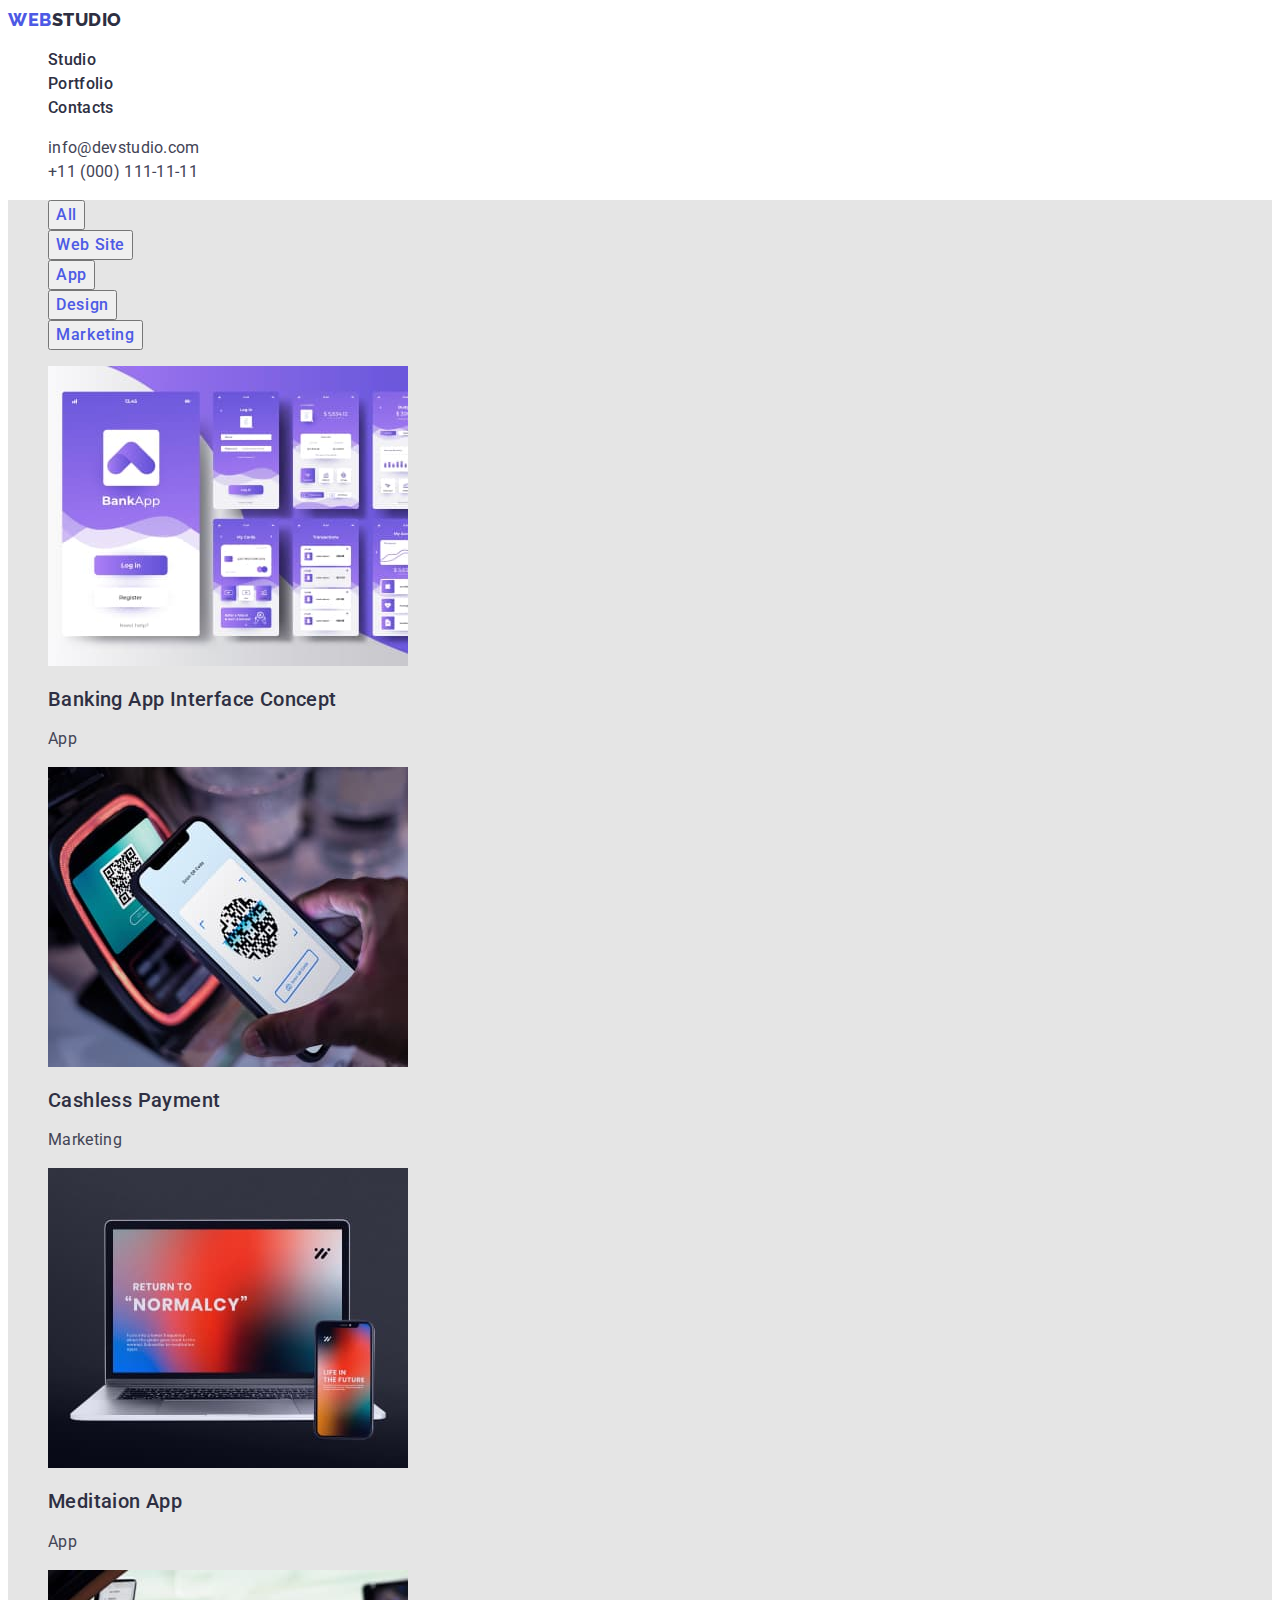
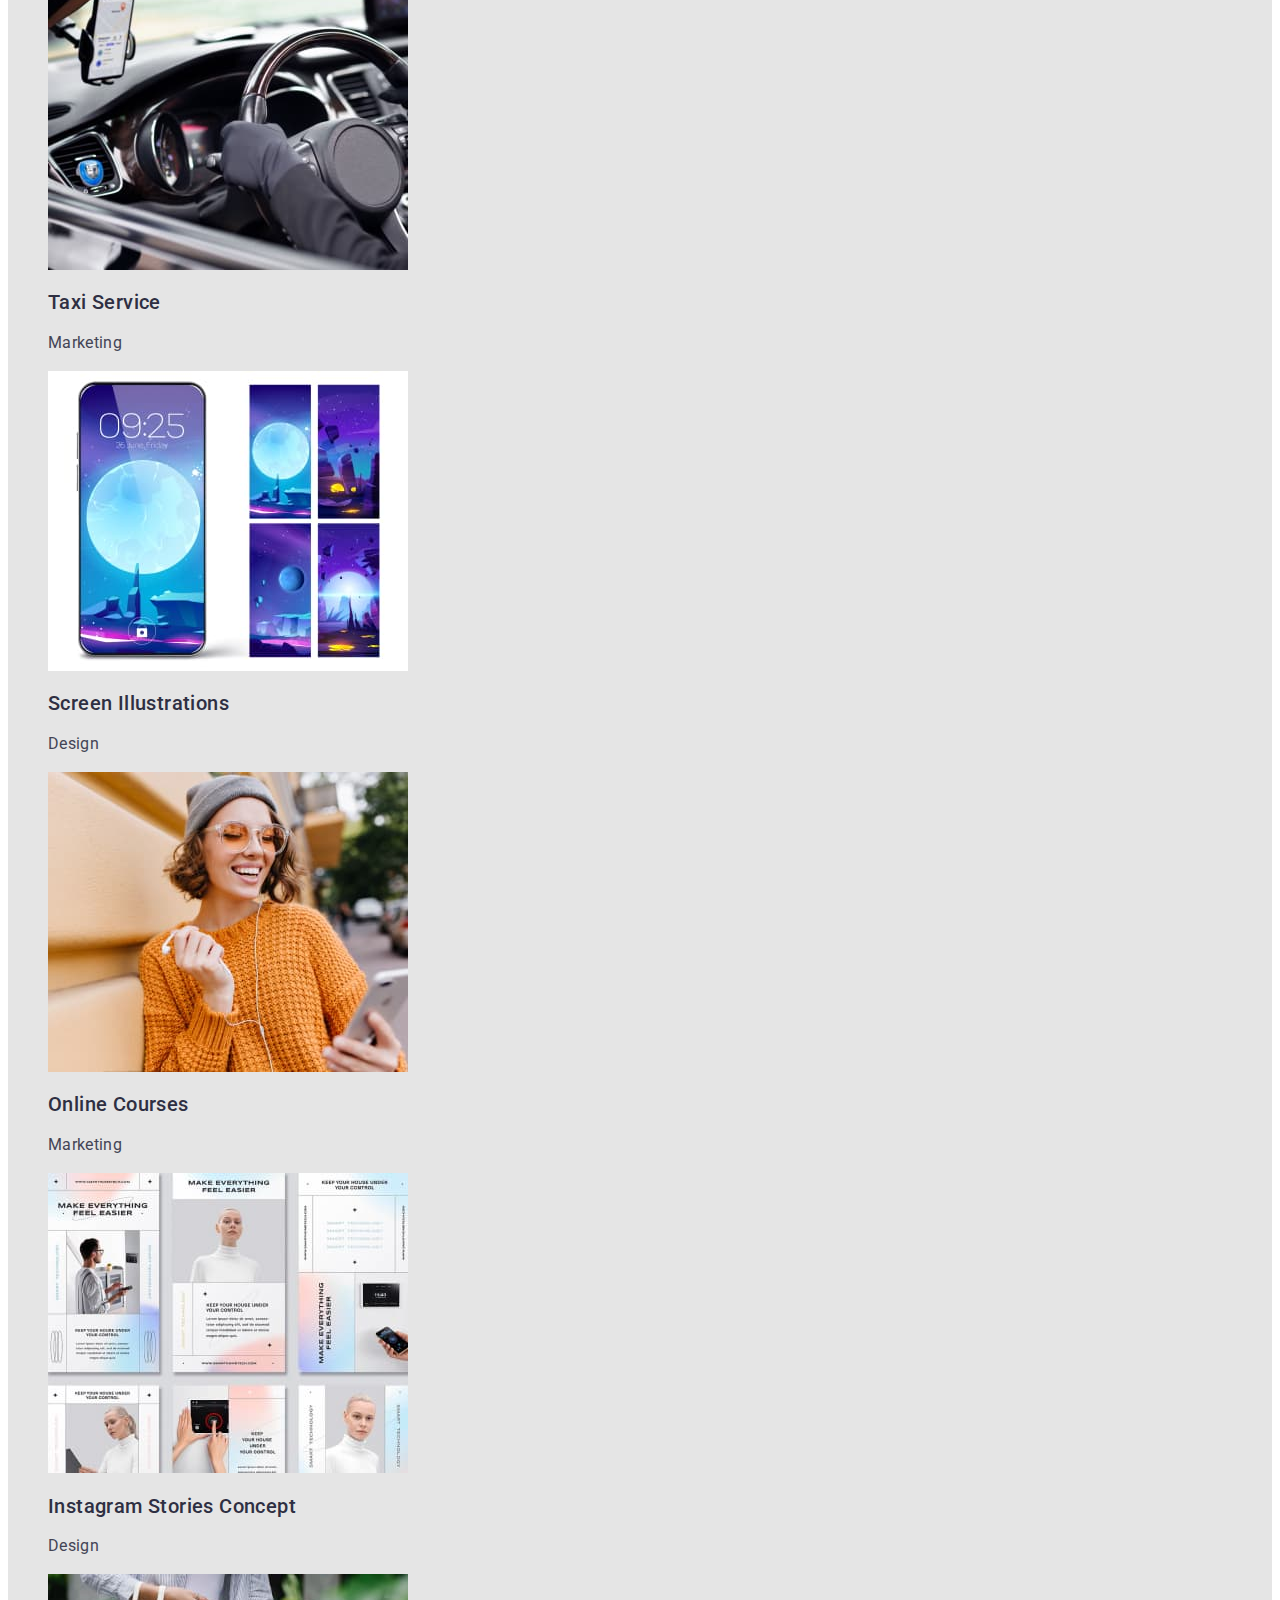
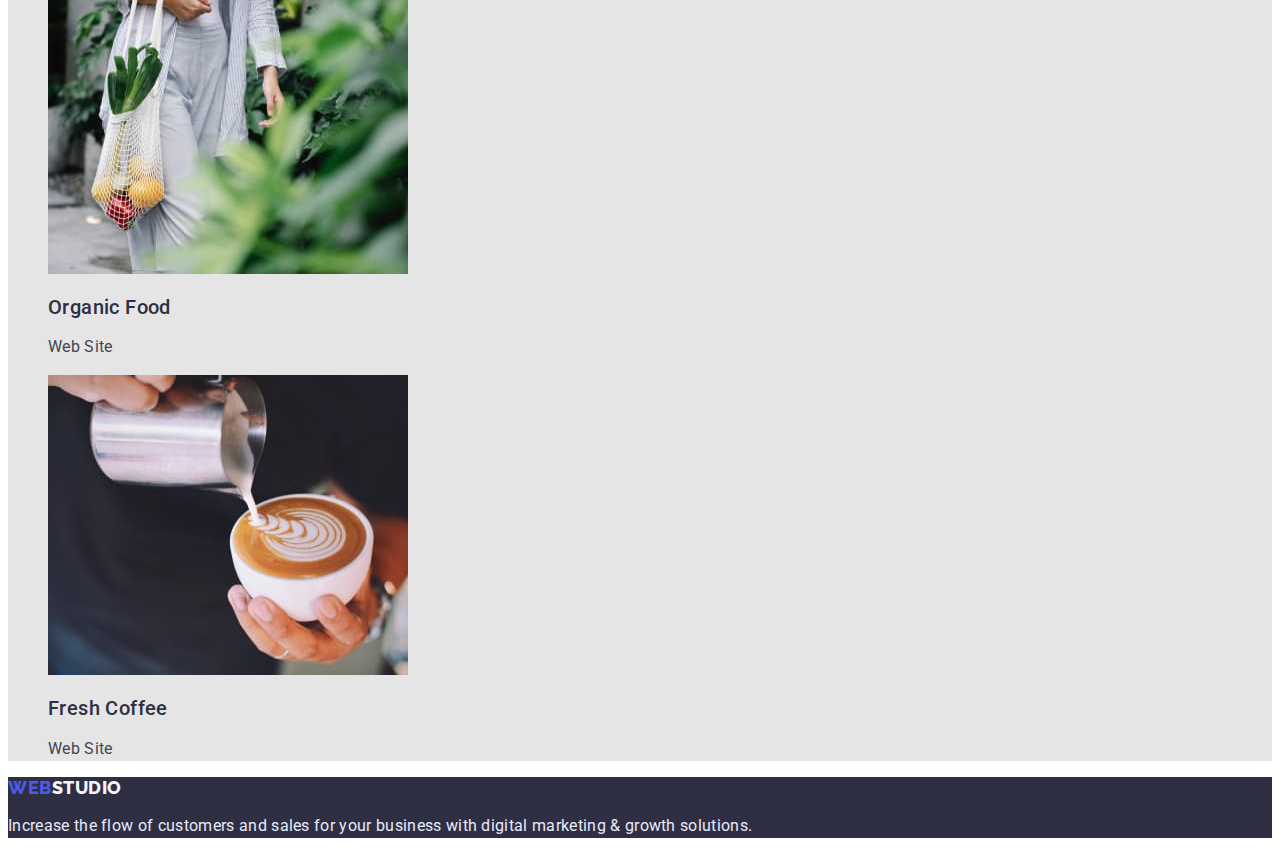
==== portfolio.html @ 9cdb8fda "create new files" ====
<!DOCTYPE html>
<html lang="en">
  <head>
    <meta charset="UTF-8" />
    <meta http-equiv="X-UA-Compatible" content="IE=edge" />
    <meta name="viewport" content="width=device-width, initial-scale=1.0" />
    <title>Portfolio</title>
    <link rel="preconnect" href="https://fonts.googleapis.com" />
    <link rel="preconnect" href="https://fonts.gstatic.com" crossorigin />
    <link
      href="https://fonts.googleapis.com/css2?family=Raleway:wght@800&family=Roboto:wght@400;500;700;900&display=swap"
      rel="stylesheet"
    />

    <link rel="stylesheet" href="./css/styles.css" />
  </head>
  <body>
    <header class="header">
      <!--Nav-->
      <nav class="header-nav">
        <a class="header-nav-logo link" href="./index.html">
          <span class="accent-web">Web</span
          ><span class="accent-studio">Studio</span>
        </a>
        <ul class="header-nav-list list">
          <li class="header-nav-item">
            <a class="header-nav-link link" href="./index.html"> Studio </a>
          </li>
          <li class="header-nav-item">
            <a class="header-nav-link link" href="./portfolio.html">
              Portfolio
            </a>
          </li>
          <li class="header-nav-item">
            <a class="header-nav-link link" href=""> Contacts </a>
          </li>
        </ul>
      </nav>
      <address class="header-address">
        <ul class="header-address-list list">
          <li class="header-address-item">
            <a
              class="header-address-mailto link"
              href="mailto:info@devstudio.com"
              >info@devstudio.com</a
            >
          </li>
          <li class="header-address-item">
            <a class="header-address-tel link" href="tel:+110001111111"
              >+11 (000) 111-11-11</a
            >
          </li>
        </ul>
      </address>
    </header>
    <!--Main-->
    <main>
      <!--Section 5-->
      <section class="components">
        <h1 class="visually-hidden">cards</h1>
        <ul class="components-btn-list list">
          <li class="components-btn-item">
            <button type="button" class="components-btn-button">All</button>
          </li>
          <li>
            <button type="button" class="components-btn-button">
              Web Site
            </button>
          </li>
          <li>
            <button type="button" class="components-btn-button">App</button>
          </li>
          <li>
            <button type="button" class="components-btn-button">Design</button>
          </li>
          <li>
            <button type="button" class="components-btn-button">
              Marketing
            </button>
          </li>
        </ul>
        <ul class="components-cards-list list">
          <li class="components-cards-item">
            <img src="./images/img31.jpg" width="360" alt="gallery picture" />
            <h2 class="components-cards-title">
              Banking App Interface Concept
            </h2>
            <p class="components-cards-text">App</p>
          </li>
          <li class="components-cards-item">
            <img src="./images/img32.jpg" width="360" alt="gallery picture" />
            <h2 class="components-cards-title">Cashless Payment</h2>
            <p class="components-cards-text">Marketing</p>
          </li>
          <li class="components-cards-item">
            <img src="./images/img33.jpg" width="360" alt="gallery picture" />
            <h2 class="components-cards-title">Meditaion App</h2>
            <p class="components-cards-text">App</p>
          </li>
          <li class="components-cards-item">
            <img src="./images/img34.jpg" width="360" alt="gallery picture" />
            <h2 class="components-cards-title">Taxi Service</h2>
            <p class="components-cards-text">Marketing</p>
          </li>
          <li class="components-cards-item">
            <img src="./images/img35.jpg" width="360" alt="gallery picture" />
            <h2 class="components-cards-title">Screen Illustrations</h2>
            <p class="components-cards-text">Design</p>
          </li>
          <li class="components-cards-item">
            <img src="./images/img36.jpg" width="360" alt="gallery picture" />
            <h2 class="components-cards-title">Online Courses</h2>
            <p class="components-cards-text">Marketing</p>
          </li>
          <li class="components-cards-item">
            <img src="./images/img37.jpg" width="360" alt="gallery picture" />
            <h2 class="components-cards-title">Instagram Stories Concept</h2>
            <p class="components-cards-text">Design</p>
          </li>
          <li class="components-cards-item">
            <img src="./images/img38.jpg" width="360" alt="gallery picture" />
            <h2 class="components-cards-title">Organic Food</h2>
            <p class="components-cards-text">Web Site</p>
          </li>
          <li class="components-cards-item">
            <img src="./images/img39.jpg" width="360" alt="gallery picture" />
            <h2 class="components-cards-title">Fresh Coffee</h2>
            <p class="components-cards-text">Web Site</p>
          </li>
        </ul>
      </section>
    </main>
    <!--Footer-->
    <footer class="ftr">
      <a class="ftr-logo link" href="./index.html">
        <span class="ftr-accent-web">Web</span
        ><span class="ftr-accent-studio">Studio</span>
      </a>
      <p class="ftr-text">
        Increase the flow of customers and sales for your business with digital
        marketing & growth solutions.
      </p>
    </footer>
  </body>
</html>
---- css/styles.css ----
html {
  box-sizing: border-box;
}
*, 
*::before, 
*::after {box-sizing: inherit;
}


:root {
  --first-collor: #e5e5e5;
  --second-color: #e7e9fc;
}


body {
  font-family: "Roboto", sans-serif;
  color: #ffffff;
}

.list {
  list-style: none;
}

.link {
  text-decoration: none;
}

.visually-hidden {
  position: absolute;
  white-space: nowrap;
  width: 1px;
  height: 1px;
  overflow: hidden;
  border: 0;
  padding: 0;
  clip: rect(0 0 0 0);
  clip-path: inset(50%);
  margin: -1px;
}

/* Header */
.header {
}
.header-nav {
}

.header-nav-logo {
  font-family: "Raleway";
  font-weight: 800;
  font-size: 18px;
  line-height: 1.33;
  align-items: center;
  letter-spacing: 0.03em;
  text-transform: uppercase;
}

.accent-web {
  color: #4d5ae5;
}

.accent-studio {
  color: #2e2f42;
}

.header-nav-list {
}

.header-nav-item {
}
.header-nav-link {
  font-weight: 500;
  font-size: 16px;
  line-height: 1.5;
  letter-spacing: 0.02em;
  color: #2e2f42;
}

.header-nav-link:hover {
  color: #404bbf;
}

.header-nav-link:focus {
  color: #404bbf;
}

.header-address {
}
.header-address-list {
}
.header-address-item {
}

.header-address-mailto {
  font-style: normal;
  font-size: 16px;
  line-height: 1.5;
  letter-spacing: 0.02em;
  color: #434455;
}

.header-address-mailto:hover {
  color: #404bbf;
}

.header-address-mailto:focus {
  color: #404bbf;
}

.header-address-tel {
  font-style: normal;
  font-size: 16px;
  line-height: 1.5;
  letter-spacing: 0.02em;
  color: #434455;
}

.header-address-tel:hover {
  color: #404bbf;
}

.header-address-tel:focus {
  color: #404bbf;
}

/* Footer */
.ftr {
  background-color: #2e2f42;
}

.ftr-logo {
  font-family: "Raleway";
  font-weight: 800;
  font-size: 18px;
  line-height: 1.17;
  align-items: center;
  letter-spacing: 0.03em;
  text-transform: uppercase;
}

.ftr-accent-web {
  color: #4d5ae5;
}

.ftr-accent-studio {
  color: #f4f4fd;
}

.ftr-text {
  font-size: 16px;
  line-height: 1.5;
  letter-spacing: 0.02em;
  color: var(--second-color);
}

/* Studio */

/* Section 1 */
.hero {
  background-color: #2e2f42;
}
.hero-title {
  font-size: 56px;
  line-height: 1.07;
  text-align: center;
  letter-spacing: 0.02em;
  color: #ffffff;
}

.hero-button {
  font-family: "Roboto";
  font-weight: 500;
  font-size: 16px;
  line-height: 1.5;
  display: flex;
  align-items: center;
  letter-spacing: 0.04em;
  color: #ffffff;
  cursor: pointer;
}

.hero-button:hover {
  color: #ffffff;
}

.hero-button:focus {
  color: #ffffff;
}

/* Section 2  */
.feature {
}

.feature-list {
}
.feature-item {
}
.feature-title {
  font-weight: 500;
  font-size: 20px;
  line-height: 1.2;
  letter-spacing: 0.02em;
  color: #2e2f42;
}

.feature-text {
  font-size: 16px;
  line-height: 1.5;
  letter-spacing: 0.02em;
  color: #434455;
}

/* Section 3 */
.doing {
}
.doing-title {
  font-size: 36px;
  line-height: 1.11;
  text-align: center;
  letter-spacing: 0.02em;
  text-transform: capitalize;
  color: #2e2f42;
}
.doing-list {
}

.doing-item {
}

/* Section 4 */

.team {
  background-color: #f4f4fd;
}
.team-title {
  font-size: 36px;
  line-height: 1.11;
  text-align: center;
  letter-spacing: 0.02em;
  text-transform: capitalize;
  color: #2e2f42;
}

.team-list {
}

.team-item {
}

.team-subtitle {
  font-weight: 500;
  font-size: 20px;
  line-height: 1.2;
  text-align: center;
  letter-spacing: 0.02em;
  color: #2e2f42;
}

.team-text {
  font-size: 16px;
  line-height: 1.5;
  text-align: center;
  letter-spacing: 0.02em;
  color: #434455;
}

/* Portfolio */

/* Section 5 */

.components {
  background-color: var(--first-collor);
}

.components-btn-list {
}

.components-btn-item {
}

.components-btn-button {
  font-family: "Roboto";
  font-weight: 500;
  font-size: 16px;
  line-height: 1.5;
  display: flex;
  align-items: center;
  text-align: center;
  letter-spacing: 0.04em;
  color: #4d5ae5;
  cursor: pointer;
}

.components-btn-button:hover {
  color: #ffffff;
}

.components-btn-button:focus {
  color: #ffffff;
}

.components-cards-list {
}
.components-cards-item {
}

.components-cards-title {
  font-weight: 500;
  font-size: 20px;
  line-height: 1.2;
  letter-spacing: 0.02em;
  color: #2e2f42;
}

.components-cards-text {
  font-size: 16px;
  line-height: 1.5;
  letter-spacing: 0.02em;
  color: #434455;
}
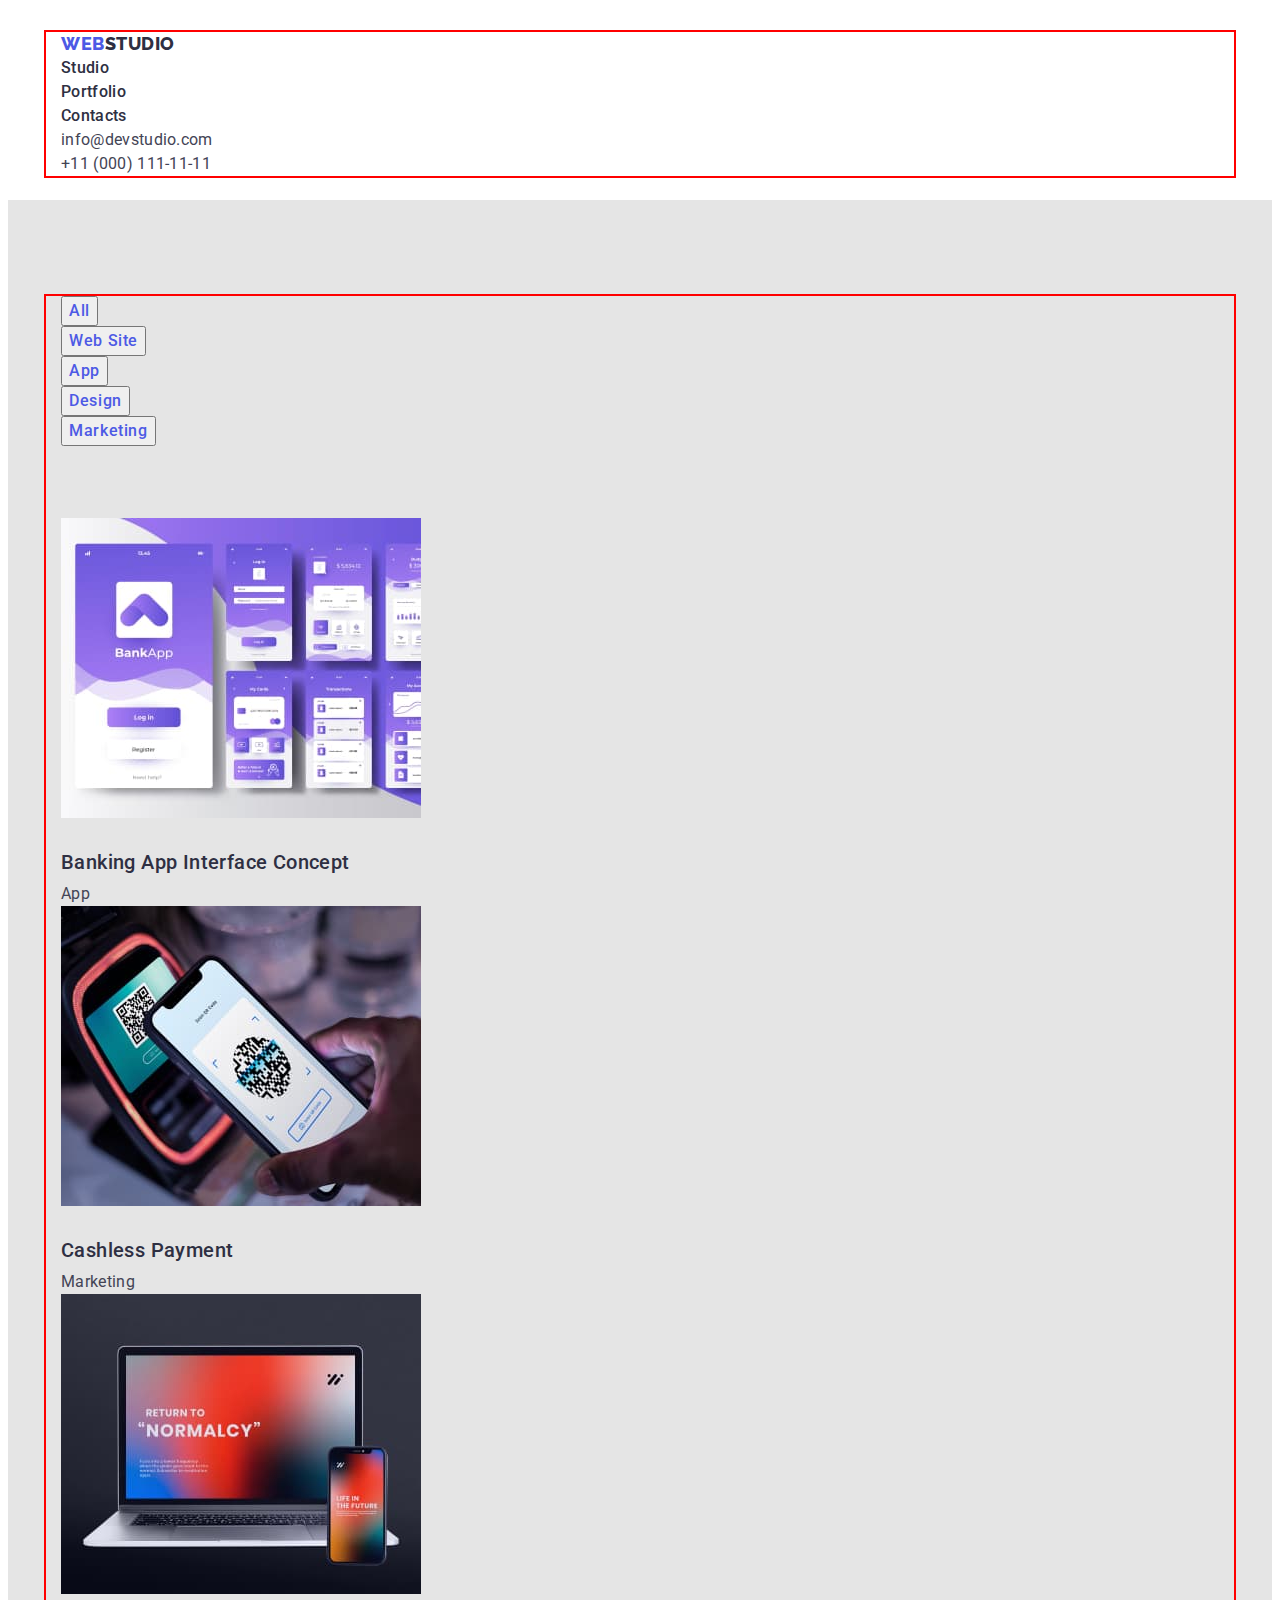
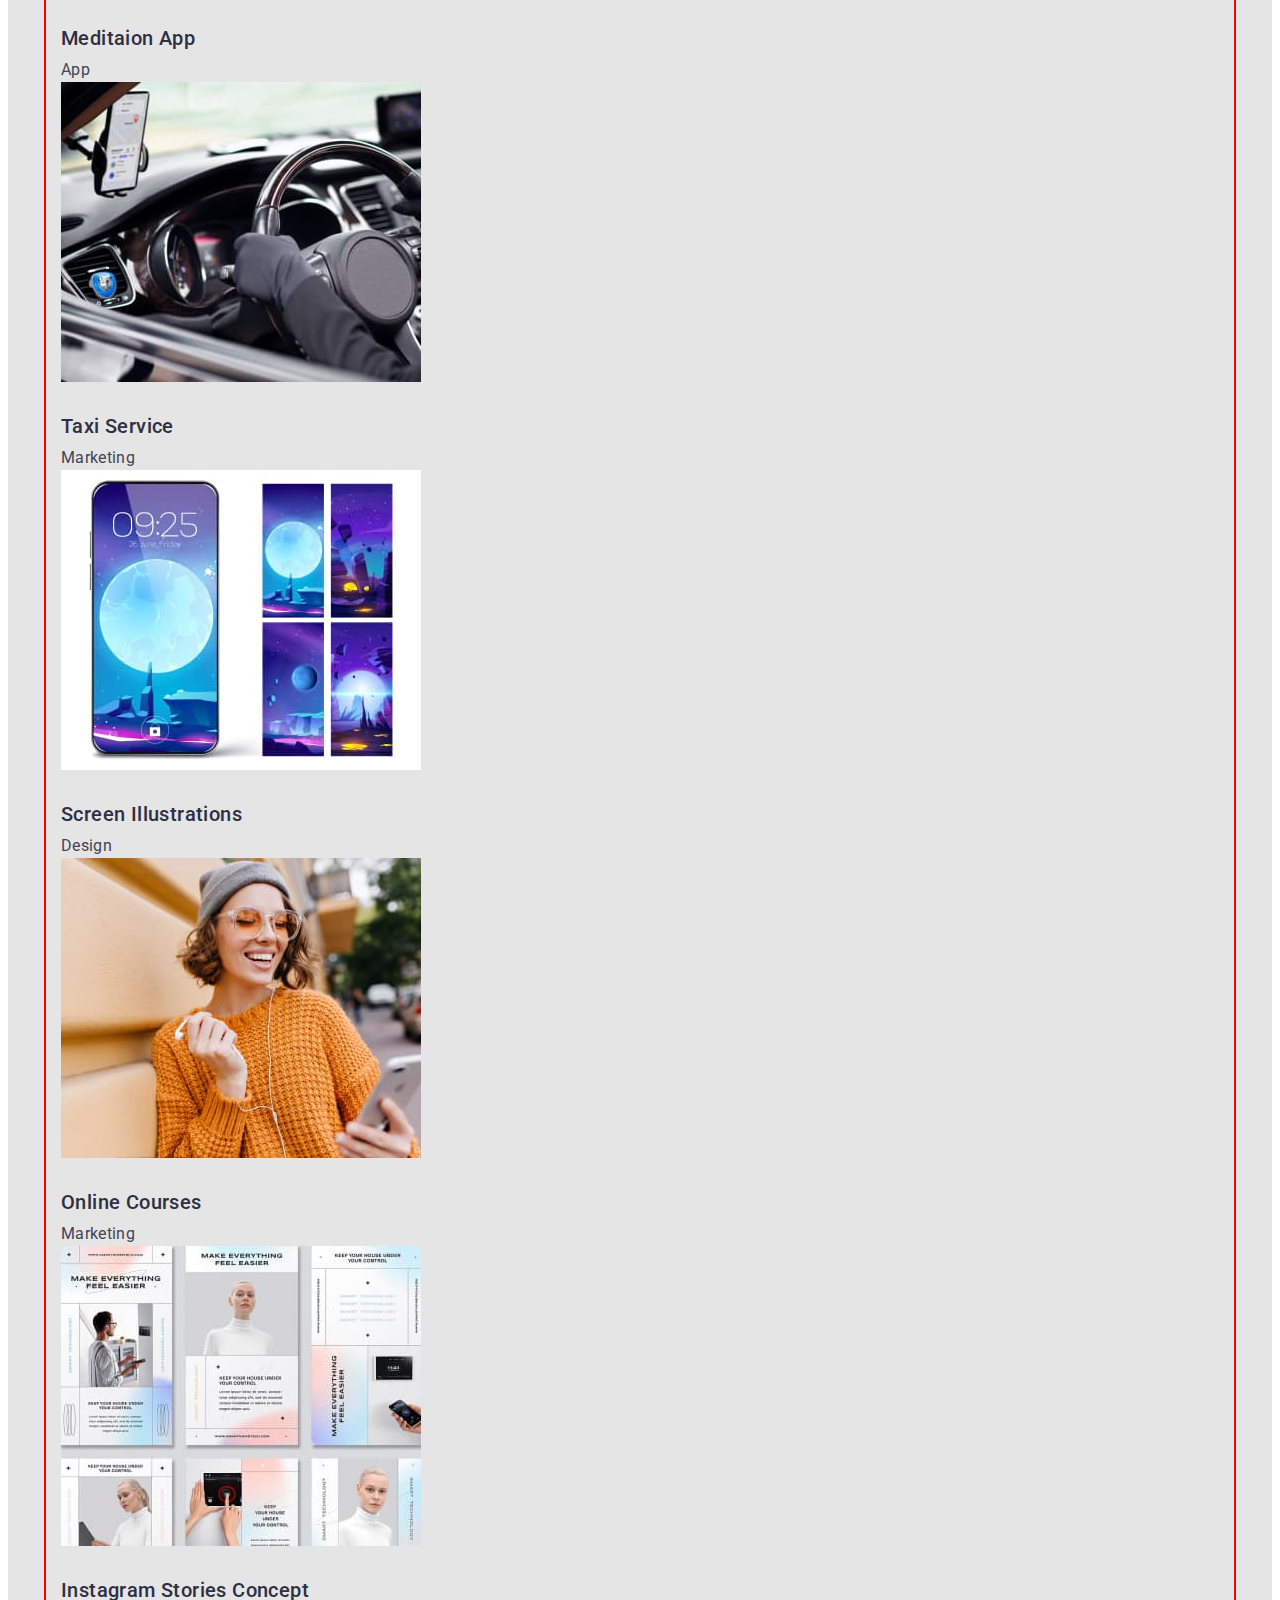
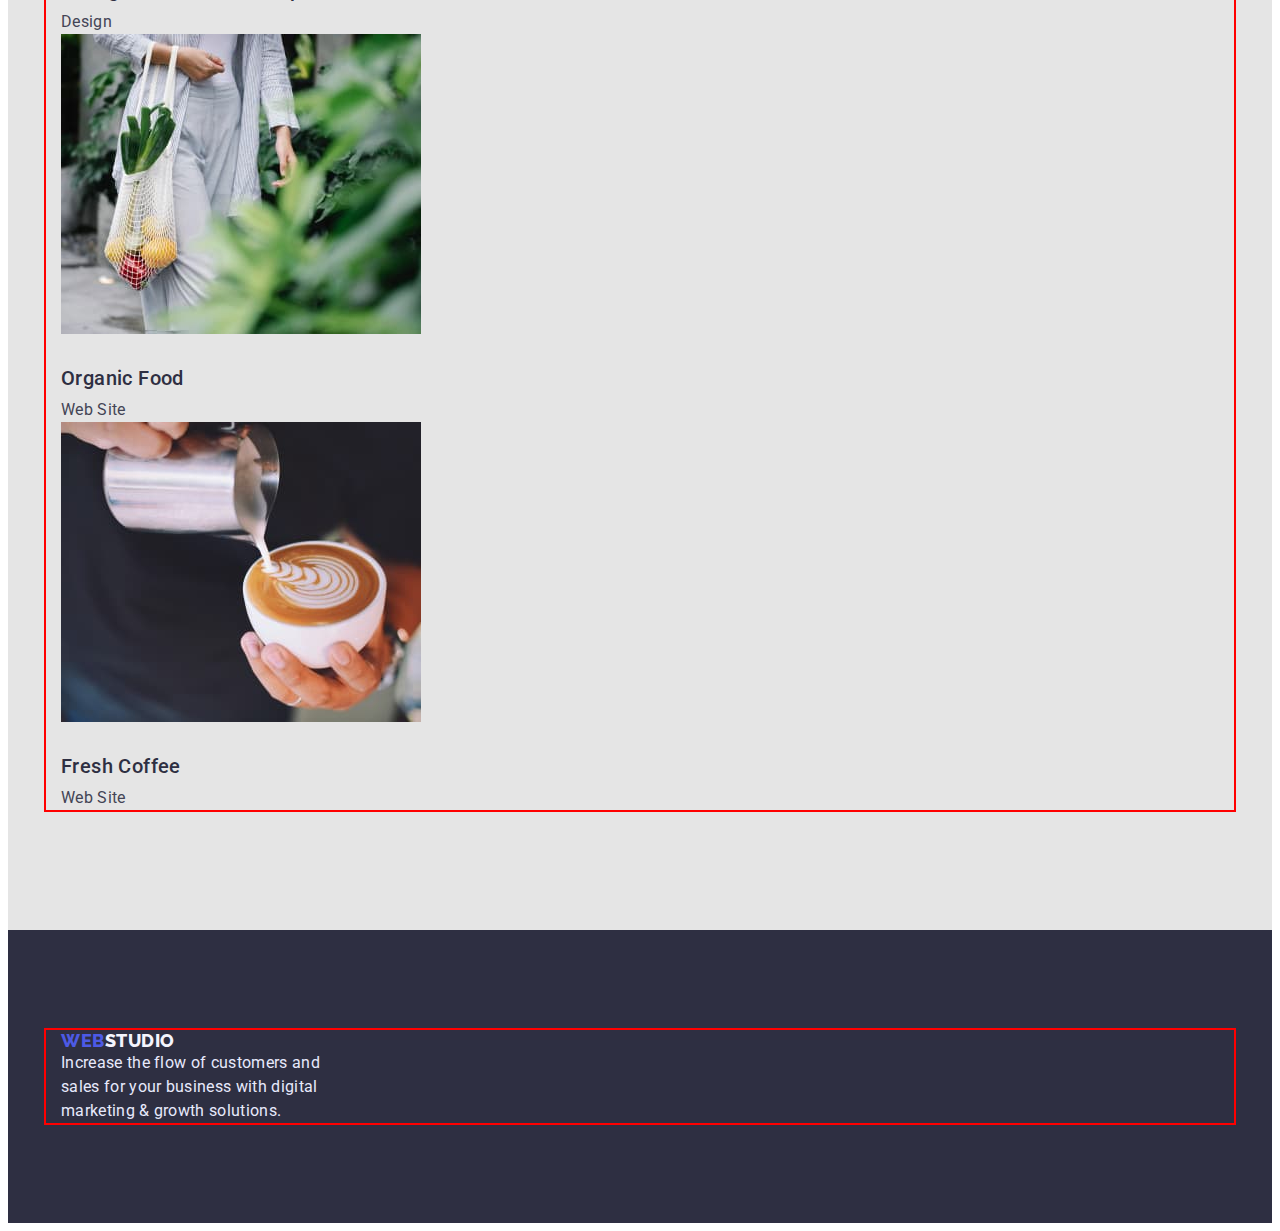
==== commit f81f4e5d: "first fixation" ====
--- a/portfolio.html
+++ b/portfolio.html
@@ -11,135 +11,144 @@
       href="https://fonts.googleapis.com/css2?family=Raleway:wght@800&family=Roboto:wght@400;500;700;900&display=swap"
       rel="stylesheet"
     />
-
+    <link rel="stylesheet" href="https://cdnjs.cloudflare.com/ajax/libs/modern-normalize/1.1.0/modern-normalize.min.css" integrity="sha512-wpPYUAdjBVSE4KJnH1VR1HeZfpl1ub8YT/NKx4PuQ5NmX2tKuGu6U/JRp5y+Y8XG2tV+wKQpNHVUX03MfMFn9Q==" crossorigin="anonymous" referrerpolicy="no-referrer" />
     <link rel="stylesheet" href="./css/styles.css" />
   </head>
   <body>
     <header class="header">
-      <!--Nav-->
-      <nav class="header-nav">
-        <a class="header-nav-logo link" href="./index.html">
-          <span class="accent-web">Web</span
-          ><span class="accent-studio">Studio</span>
-        </a>
-        <ul class="header-nav-list list">
-          <li class="header-nav-item">
-            <a class="header-nav-link link" href="./index.html"> Studio </a>
-          </li>
-          <li class="header-nav-item">
-            <a class="header-nav-link link" href="./portfolio.html">
-              Portfolio
-            </a>
-          </li>
-          <li class="header-nav-item">
-            <a class="header-nav-link link" href=""> Contacts </a>
-          </li>
-        </ul>
-      </nav>
-      <address class="header-address">
-        <ul class="header-address-list list">
-          <li class="header-address-item">
-            <a
-              class="header-address-mailto link"
-              href="mailto:info@devstudio.com"
-              >info@devstudio.com</a
-            >
-          </li>
-          <li class="header-address-item">
-            <a class="header-address-tel link" href="tel:+110001111111"
-              >+11 (000) 111-11-11</a
-            >
-          </li>
-        </ul>
-      </address>
+      <div class="container">
+ <!--Nav-->
+ <nav class="header-nav">
+  <a class="header-nav-logo link" href="./index.html">
+    <span class="accent-web">Web</span
+    ><span class="accent-studio">Studio</span>
+  </a>
+  <ul class="header-nav-list list">
+    <li class="header-nav-item">
+      <a class="header-nav-link link" href="./index.html"> Studio </a>
+    </li>
+    <li class="header-nav-item">
+      <a class="header-nav-link link" href="./portfolio.html">
+        Portfolio
+      </a>
+    </li>
+    <li class="header-nav-item">
+      <a class="header-nav-link link" href=""> Contacts </a>
+    </li>
+  </ul>
+</nav>
+<address class="header-address">
+  <ul class="header-address-list list">
+    <li class="header-address-item">
+      <a
+        class="header-address-mailto link"
+        href="mailto:info@devstudio.com"
+        >info@devstudio.com</a
+      >
+    </li>
+    <li class="header-address-item">
+      <a class="header-address-tel link" href="tel:+110001111111"
+        >+11 (000) 111-11-11</a
+      >
+    </li>
+  </ul>
+</address>
+      </div>
+     
     </header>
     <!--Main-->
     <main>
       <!--Section 5-->
       <section class="components">
-        <h1 class="visually-hidden">cards</h1>
-        <ul class="components-btn-list list">
-          <li class="components-btn-item">
-            <button type="button" class="components-btn-button">All</button>
-          </li>
-          <li>
-            <button type="button" class="components-btn-button">
-              Web Site
-            </button>
-          </li>
-          <li>
-            <button type="button" class="components-btn-button">App</button>
-          </li>
-          <li>
-            <button type="button" class="components-btn-button">Design</button>
-          </li>
-          <li>
-            <button type="button" class="components-btn-button">
-              Marketing
-            </button>
-          </li>
-        </ul>
-        <ul class="components-cards-list list">
-          <li class="components-cards-item">
-            <img src="./images/img31.jpg" width="360" alt="gallery picture" />
-            <h2 class="components-cards-title">
-              Banking App Interface Concept
-            </h2>
-            <p class="components-cards-text">App</p>
-          </li>
-          <li class="components-cards-item">
-            <img src="./images/img32.jpg" width="360" alt="gallery picture" />
-            <h2 class="components-cards-title">Cashless Payment</h2>
-            <p class="components-cards-text">Marketing</p>
-          </li>
-          <li class="components-cards-item">
-            <img src="./images/img33.jpg" width="360" alt="gallery picture" />
-            <h2 class="components-cards-title">Meditaion App</h2>
-            <p class="components-cards-text">App</p>
-          </li>
-          <li class="components-cards-item">
-            <img src="./images/img34.jpg" width="360" alt="gallery picture" />
-            <h2 class="components-cards-title">Taxi Service</h2>
-            <p class="components-cards-text">Marketing</p>
-          </li>
-          <li class="components-cards-item">
-            <img src="./images/img35.jpg" width="360" alt="gallery picture" />
-            <h2 class="components-cards-title">Screen Illustrations</h2>
-            <p class="components-cards-text">Design</p>
-          </li>
-          <li class="components-cards-item">
-            <img src="./images/img36.jpg" width="360" alt="gallery picture" />
-            <h2 class="components-cards-title">Online Courses</h2>
-            <p class="components-cards-text">Marketing</p>
-          </li>
-          <li class="components-cards-item">
-            <img src="./images/img37.jpg" width="360" alt="gallery picture" />
-            <h2 class="components-cards-title">Instagram Stories Concept</h2>
-            <p class="components-cards-text">Design</p>
-          </li>
-          <li class="components-cards-item">
-            <img src="./images/img38.jpg" width="360" alt="gallery picture" />
-            <h2 class="components-cards-title">Organic Food</h2>
-            <p class="components-cards-text">Web Site</p>
-          </li>
-          <li class="components-cards-item">
-            <img src="./images/img39.jpg" width="360" alt="gallery picture" />
-            <h2 class="components-cards-title">Fresh Coffee</h2>
-            <p class="components-cards-text">Web Site</p>
-          </li>
-        </ul>
+        <div class="container">
+          <h1 class="visually-hidden">cards</h1>
+          <ul class="components-btn-list list">
+            <li class="components-btn-item">
+              <button type="button" class="components-btn-button">All</button>
+            </li>
+            <li>
+              <button type="button" class="components-btn-button">
+                Web Site
+              </button>
+            </li>
+            <li>
+              <button type="button" class="components-btn-button">App</button>
+            </li>
+            <li>
+              <button type="button" class="components-btn-button">Design</button>
+            </li>
+            <li>
+              <button type="button" class="components-btn-button">
+                Marketing
+              </button>
+            </li>
+          </ul>
+          <ul class="components-cards-list list">
+            <li class="components-cards-item">
+              <img src="./images/img31.jpg" width="360" alt="gallery picture" />
+              <h2 class="components-cards-title">
+                Banking App Interface Concept
+              </h2>
+              <p class="components-cards-text">App</p>
+            </li>
+            <li class="components-cards-item">
+              <img src="./images/img32.jpg" width="360" alt="gallery picture" />
+              <h2 class="components-cards-title">Cashless Payment</h2>
+              <p class="components-cards-text">Marketing</p>
+            </li>
+            <li class="components-cards-item">
+              <img src="./images/img33.jpg" width="360" alt="gallery picture" />
+              <h2 class="components-cards-title">Meditaion App</h2>
+              <p class="components-cards-text">App</p>
+            </li>
+            <li class="components-cards-item">
+              <img src="./images/img34.jpg" width="360" alt="gallery picture" />
+              <h2 class="components-cards-title">Taxi Service</h2>
+              <p class="components-cards-text">Marketing</p>
+            </li>
+            <li class="components-cards-item">
+              <img src="./images/img35.jpg" width="360" alt="gallery picture" />
+              <h2 class="components-cards-title">Screen Illustrations</h2>
+              <p class="components-cards-text">Design</p>
+            </li>
+            <li class="components-cards-item">
+              <img src="./images/img36.jpg" width="360" alt="gallery picture" />
+              <h2 class="components-cards-title">Online Courses</h2>
+              <p class="components-cards-text">Marketing</p>
+            </li>
+            <li class="components-cards-item">
+              <img src="./images/img37.jpg" width="360" alt="gallery picture" />
+              <h2 class="components-cards-title">Instagram Stories Concept</h2>
+              <p class="components-cards-text">Design</p>
+            </li>
+            <li class="components-cards-item">
+              <img src="./images/img38.jpg" width="360" alt="gallery picture" />
+              <h2 class="components-cards-title">Organic Food</h2>
+              <p class="components-cards-text">Web Site</p>
+            </li>
+            <li class="components-cards-item">
+              <img src="./images/img39.jpg" width="360" alt="gallery picture" />
+              <h2 class="components-cards-title">Fresh Coffee</h2>
+              <p class="components-cards-text">Web Site</p>
+            </li>
+          </ul>
+        </div>
+       
       </section>
     </main>
     <!--Footer-->
     <footer class="ftr">
-      <a class="ftr-logo link" href="./index.html">
-        <span class="ftr-accent-web">Web</span
-        ><span class="ftr-accent-studio">Studio</span>
-      </a>
-      <p class="ftr-text">
-        Increase the flow of customers and sales for your business with digital
-        marketing & growth solutions.
-      </p>
+      <div class="container">
+        <a class="ftr-logo link" href="./index.html">
+          <span class="ftr-accent-web">Web</span
+          ><span class="ftr-accent-studio">Studio</span>
+        </a>
+        <p class="ftr-text">
+          Increase the flow of customers and sales for your business with digital
+          marketing & growth solutions.
+        </p>
+      </div>
+      
     </footer>
   </body>
 </html>
--- a/css/styles.css
+++ b/css/styles.css
@@ -1,17 +1,43 @@
 html {
   box-sizing: border-box;
 }
-*, 
-*::before, 
-*::after {box-sizing: inherit;
-}
-
+*,
+*::before,
+*::after {
+  box-sizing: inherit;
+}
 
 :root {
   --first-collor: #e5e5e5;
   --second-color: #e7e9fc;
 }
 
+.container {
+  width: 1188px;
+  padding-left: 15px;
+  padding-right: 15px;
+  margin: 0 auto;
+  outline: 2px solid red;
+}
+
+p,
+h1,
+h2,
+h3,
+h4,
+h5,
+h6 {
+  margin: 0;
+}
+
+ul {
+  margin: 0;
+  padding-left: 0;
+}
+
+img {
+  display: block;
+}
 
 body {
   font-family: "Roboto", sans-serif;
@@ -41,6 +67,8 @@
 
 /* Header */
 .header {
+  padding-top: 24px;
+  padding-bottom: 24px;
 }
 .header-nav {
 }
@@ -125,10 +153,13 @@
 
 /* Footer */
 .ftr {
+  padding-top: 100px;
+  padding-bottom: 100px;
   background-color: #2e2f42;
 }
 
 .ftr-logo {
+  margin-bottom: 16px;
   font-family: "Raleway";
   font-weight: 800;
   font-size: 18px;
@@ -147,6 +178,7 @@
 }
 
 .ftr-text {
+  width: 264px;
   font-size: 16px;
   line-height: 1.5;
   letter-spacing: 0.02em;
@@ -157,9 +189,15 @@
 
 /* Section 1 */
 .hero {
+  padding-top: 188px;
+  padding-bottom: 188px;
+  text-align: center;
+
   background-color: #2e2f42;
 }
+
 .hero-title {
+  margin-bottom: 48px;
   font-size: 56px;
   line-height: 1.07;
   text-align: center;
@@ -168,7 +206,8 @@
 }
 
 .hero-button {
-  font-family: "Roboto";
+  margin: 0 auto;
+   font-family: "Roboto";
   font-weight: 500;
   font-size: 16px;
   line-height: 1.5;
@@ -189,6 +228,8 @@
 
 /* Section 2  */
 .feature {
+  padding-top: 120px;
+  padding-bottom: 60px;
 }
 
 .feature-list {
@@ -196,6 +237,7 @@
 .feature-item {
 }
 .feature-title {
+  margin-bottom: 8px;
   font-weight: 500;
   font-size: 20px;
   line-height: 1.2;
@@ -212,8 +254,12 @@
 
 /* Section 3 */
 .doing {
-}
+  padding-top: 60px;
+  padding-bottom: 120px;
+}
+
 .doing-title {
+  margin-bottom: 72px;
   font-size: 36px;
   line-height: 1.11;
   text-align: center;
@@ -230,9 +276,12 @@
 /* Section 4 */
 
 .team {
+  padding-top: 120px;
+  padding-bottom: 120px;
   background-color: #f4f4fd;
 }
 .team-title {
+  margin-bottom: 72px;
   font-size: 36px;
   line-height: 1.11;
   text-align: center;
@@ -248,6 +297,8 @@
 }
 
 .team-subtitle {
+  margin-top: 32px;
+  margin-bottom: 8px;
   font-weight: 500;
   font-size: 20px;
   line-height: 1.2;
@@ -269,10 +320,13 @@
 /* Section 5 */
 
 .components {
+  padding-top: 96px;
+  padding-bottom: 120px;
   background-color: var(--first-collor);
 }
 
 .components-btn-list {
+  margin-bottom: 72px;
 }
 
 .components-btn-item {
@@ -305,6 +359,8 @@
 }
 
 .components-cards-title {
+  margin-top: 32px;
+  margin-bottom: 8px;
   font-weight: 500;
   font-size: 20px;
   line-height: 1.2;
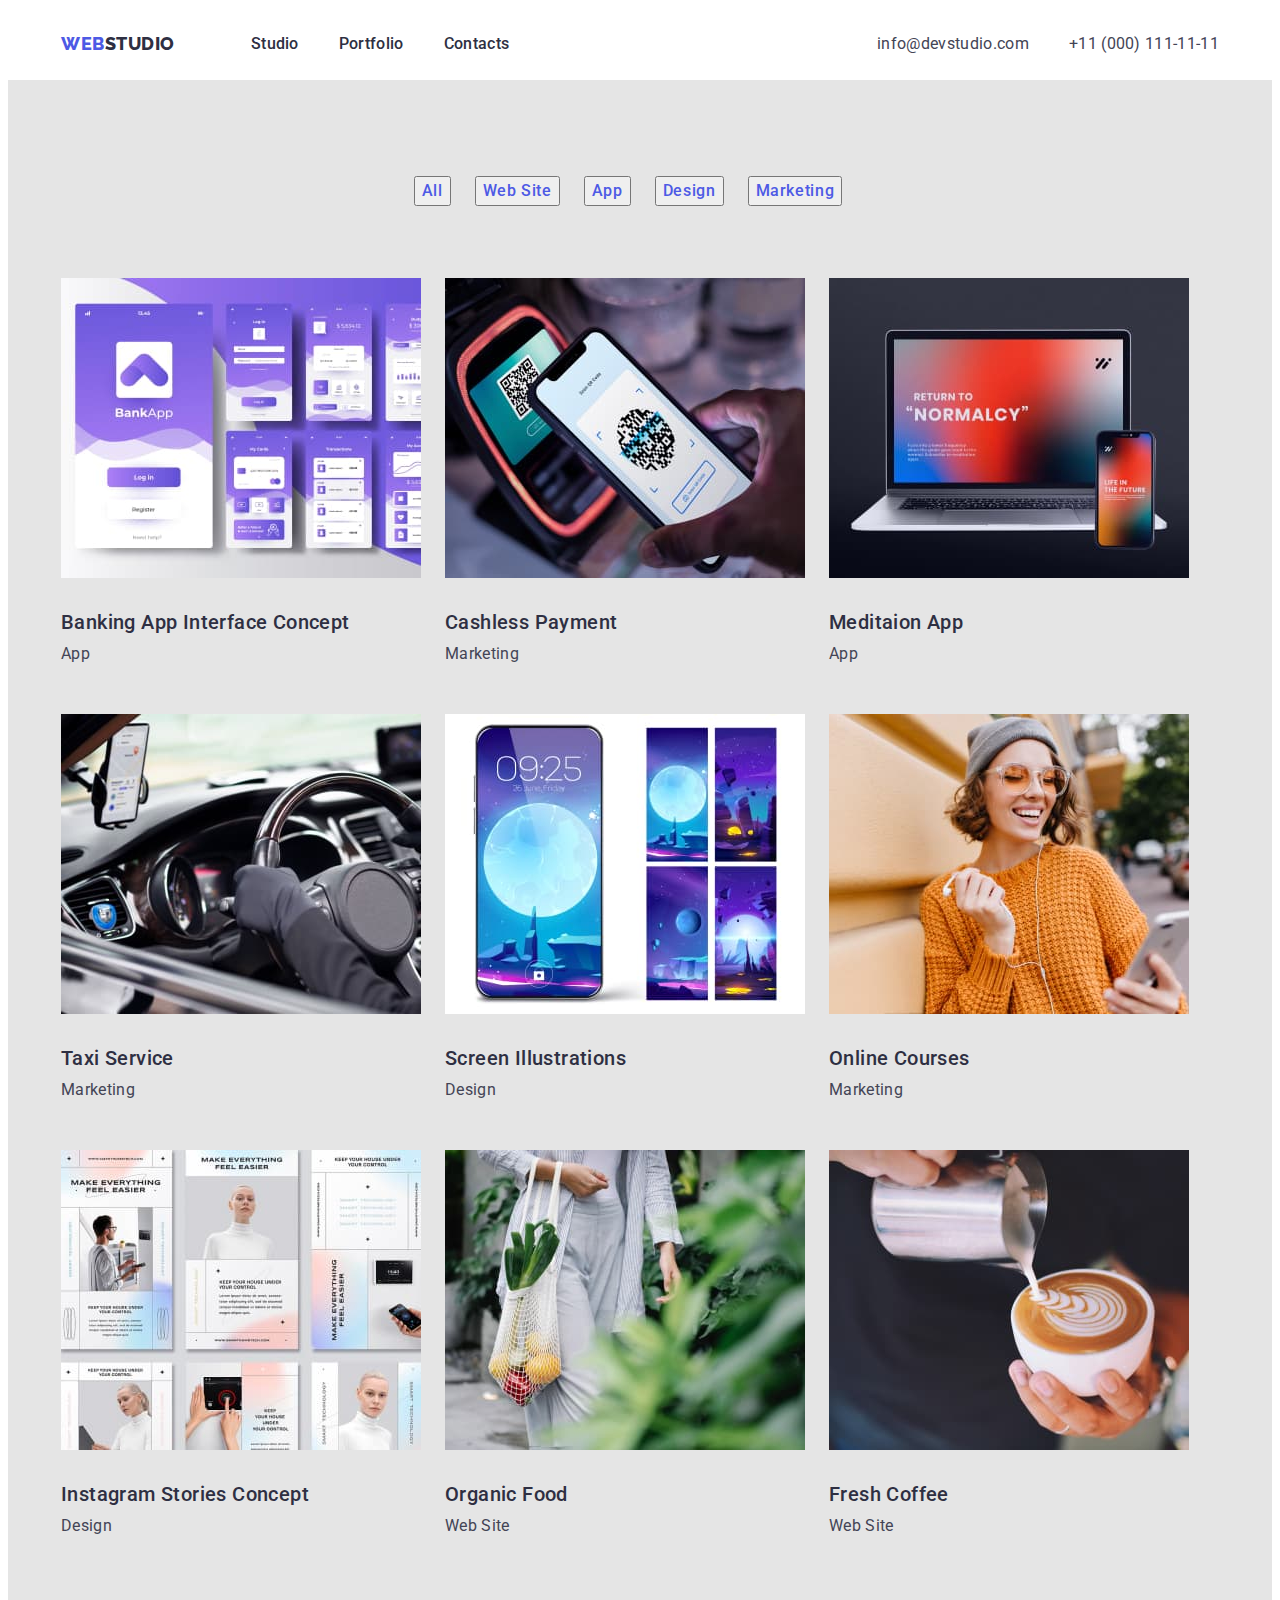
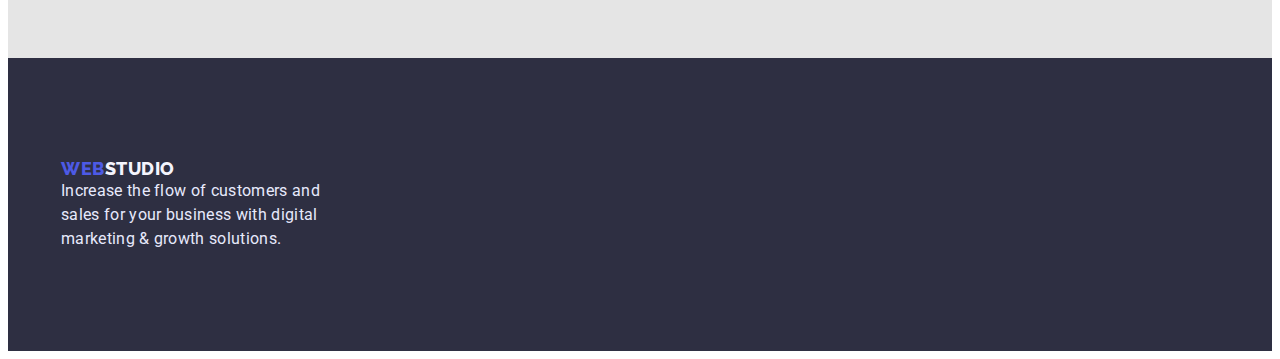
==== commit 9b4f037f: "second fixation" ====
--- a/portfolio.html
+++ b/portfolio.html
@@ -11,50 +11,55 @@
       href="https://fonts.googleapis.com/css2?family=Raleway:wght@800&family=Roboto:wght@400;500;700;900&display=swap"
       rel="stylesheet"
     />
-    <link rel="stylesheet" href="https://cdnjs.cloudflare.com/ajax/libs/modern-normalize/1.1.0/modern-normalize.min.css" integrity="sha512-wpPYUAdjBVSE4KJnH1VR1HeZfpl1ub8YT/NKx4PuQ5NmX2tKuGu6U/JRp5y+Y8XG2tV+wKQpNHVUX03MfMFn9Q==" crossorigin="anonymous" referrerpolicy="no-referrer" />
+    <link
+      rel="stylesheet"
+      href="https://cdnjs.cloudflare.com/ajax/libs/modern-normalize/1.1.0/modern-normalize.min.css"
+      integrity="sha512-wpPYUAdjBVSE4KJnH1VR1HeZfpl1ub8YT/NKx4PuQ5NmX2tKuGu6U/JRp5y+Y8XG2tV+wKQpNHVUX03MfMFn9Q=="
+      crossorigin="anonymous"
+      referrerpolicy="no-referrer"
+    />
     <link rel="stylesheet" href="./css/styles.css" />
   </head>
   <body>
     <header class="header">
-      <div class="container">
- <!--Nav-->
- <nav class="header-nav">
-  <a class="header-nav-logo link" href="./index.html">
-    <span class="accent-web">Web</span
-    ><span class="accent-studio">Studio</span>
-  </a>
-  <ul class="header-nav-list list">
-    <li class="header-nav-item">
-      <a class="header-nav-link link" href="./index.html"> Studio </a>
-    </li>
-    <li class="header-nav-item">
-      <a class="header-nav-link link" href="./portfolio.html">
-        Portfolio
-      </a>
-    </li>
-    <li class="header-nav-item">
-      <a class="header-nav-link link" href=""> Contacts </a>
-    </li>
-  </ul>
-</nav>
-<address class="header-address">
-  <ul class="header-address-list list">
-    <li class="header-address-item">
-      <a
-        class="header-address-mailto link"
-        href="mailto:info@devstudio.com"
-        >info@devstudio.com</a
-      >
-    </li>
-    <li class="header-address-item">
-      <a class="header-address-tel link" href="tel:+110001111111"
-        >+11 (000) 111-11-11</a
-      >
-    </li>
-  </ul>
-</address>
+      <div class="container main-nav">
+        <!--Nav-->
+        <nav class="header-nav">
+          <a class="header-nav-logo link" href="./index.html">
+            <span class="accent-web">Web</span
+            ><span class="accent-studio">Studio</span>
+          </a>
+          <ul class="header-nav-list list">
+            <li class="header-nav-item">
+              <a class="header-nav-link link" href="./index.html"> Studio </a>
+            </li>
+            <li class="header-nav-item">
+              <a class="header-nav-link link" href="./portfolio.html">
+                Portfolio
+              </a>
+            </li>
+            <li class="header-nav-item">
+              <a class="header-nav-link link" href=""> Contacts </a>
+            </li>
+          </ul>
+        </nav>
+        <address class="header-address">
+          <ul class="header-address-list list">
+            <li class="header-address-item">
+              <a
+                class="header-address-mailto link"
+                href="mailto:info@devstudio.com"
+                >info@devstudio.com</a
+              >
+            </li>
+            <li class="header-address-item">
+              <a class="header-address-tel link" href="tel:+110001111111"
+                >+11 (000) 111-11-11</a
+              >
+            </li>
+          </ul>
+        </address>
       </div>
-     
     </header>
     <!--Main-->
     <main>
@@ -75,7 +80,9 @@
               <button type="button" class="components-btn-button">App</button>
             </li>
             <li>
-              <button type="button" class="components-btn-button">Design</button>
+              <button type="button" class="components-btn-button">
+                Design
+              </button>
             </li>
             <li>
               <button type="button" class="components-btn-button">
@@ -133,7 +140,6 @@
             </li>
           </ul>
         </div>
-       
       </section>
     </main>
     <!--Footer-->
@@ -144,11 +150,10 @@
           ><span class="ftr-accent-studio">Studio</span>
         </a>
         <p class="ftr-text">
-          Increase the flow of customers and sales for your business with digital
-          marketing & growth solutions.
+          Increase the flow of customers and sales for your business with
+          digital marketing & growth solutions.
         </p>
       </div>
-      
     </footer>
   </body>
 </html>
--- a/css/styles.css
+++ b/css/styles.css
@@ -17,7 +17,6 @@
   padding-left: 15px;
   padding-right: 15px;
   margin: 0 auto;
-  outline: 2px solid red;
 }
 
 p,
@@ -67,10 +66,18 @@
 
 /* Header */
 .header {
+  border-bottom-width: 1px;
   padding-top: 24px;
   padding-bottom: 24px;
 }
+.main-nav {
+  display: flex;
+  align-items: center;
+}
+
 .header-nav {
+  display: flex;
+  margin-right: auto;
 }
 
 .header-nav-logo {
@@ -92,6 +99,12 @@
 }
 
 .header-nav-list {
+  display: flex;
+  margin-left: 76px;
+}
+
+.header-nav-list .header-nav-item + .header-nav-item {
+  margin-left: 40px;
 }
 
 .header-nav-item {
@@ -115,7 +128,13 @@
 .header-address {
 }
 .header-address-list {
-}
+  display: flex;
+}
+
+.header-address-list .header-address-item + .header-address-item {
+  margin-left: 40px;
+}
+
 .header-address-item {
 }
 
@@ -207,7 +226,7 @@
 
 .hero-button {
   margin: 0 auto;
-   font-family: "Roboto";
+  font-family: "Roboto";
   font-weight: 500;
   font-size: 16px;
   line-height: 1.5;
@@ -233,8 +252,12 @@
 }
 
 .feature-list {
+  display: flex;
+  margin: 0px -12px;
 }
 .feature-item {
+  width: 264px;
+  margin: 0px 12px;
 }
 .feature-title {
   margin-bottom: 8px;
@@ -268,9 +291,12 @@
   color: #2e2f42;
 }
 .doing-list {
+  display: flex;
+  margin: 0px =12px;
 }
 
 .doing-item {
+  margin: 0px 12px;
 }
 
 /* Section 4 */
@@ -291,9 +317,12 @@
 }
 
 .team-list {
+  display: flex;
+  margin: 0px -12px;
 }
 
 .team-item {
+  margin: 0px 12px;
 }
 
 .team-subtitle {
@@ -326,6 +355,8 @@
 }
 
 .components-btn-list {
+  display: flex;
+  justify-content: center;
   margin-bottom: 72px;
 }
 
@@ -333,6 +364,7 @@
 }
 
 .components-btn-button {
+  margin-right: 24px;
   font-family: "Roboto";
   font-weight: 500;
   font-size: 16px;
@@ -345,6 +377,10 @@
   cursor: pointer;
 }
 
+.components-btn-button :first-child {
+  margin-right: 0;
+}
+
 .components-btn-button:hover {
   color: #ffffff;
 }
@@ -354,8 +390,13 @@
 }
 
 .components-cards-list {
+  display: flex;
+  flex-wrap: wrap;
+  margin: -24px -12px;
 }
 .components-cards-item {
+  border-bottom-width: 1px;
+  margin: 24px 12px;
 }
 
 .components-cards-title {
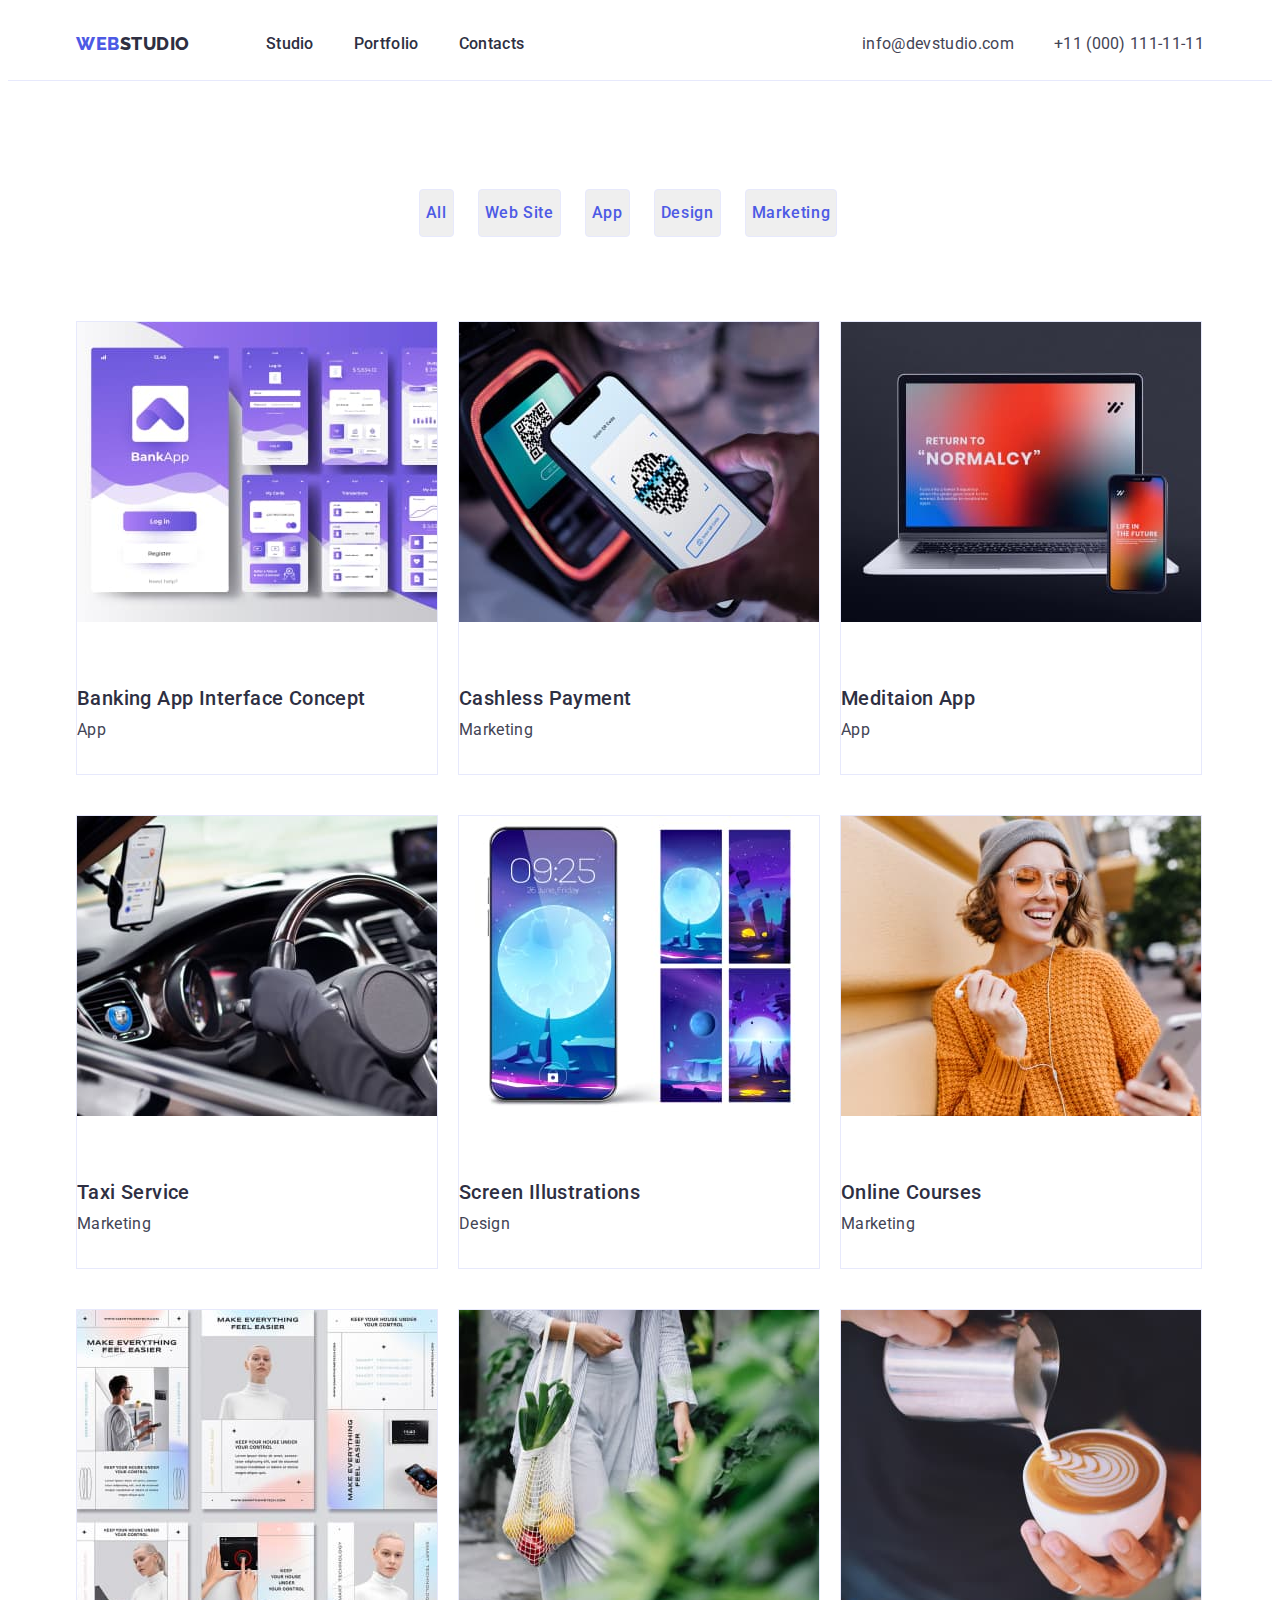
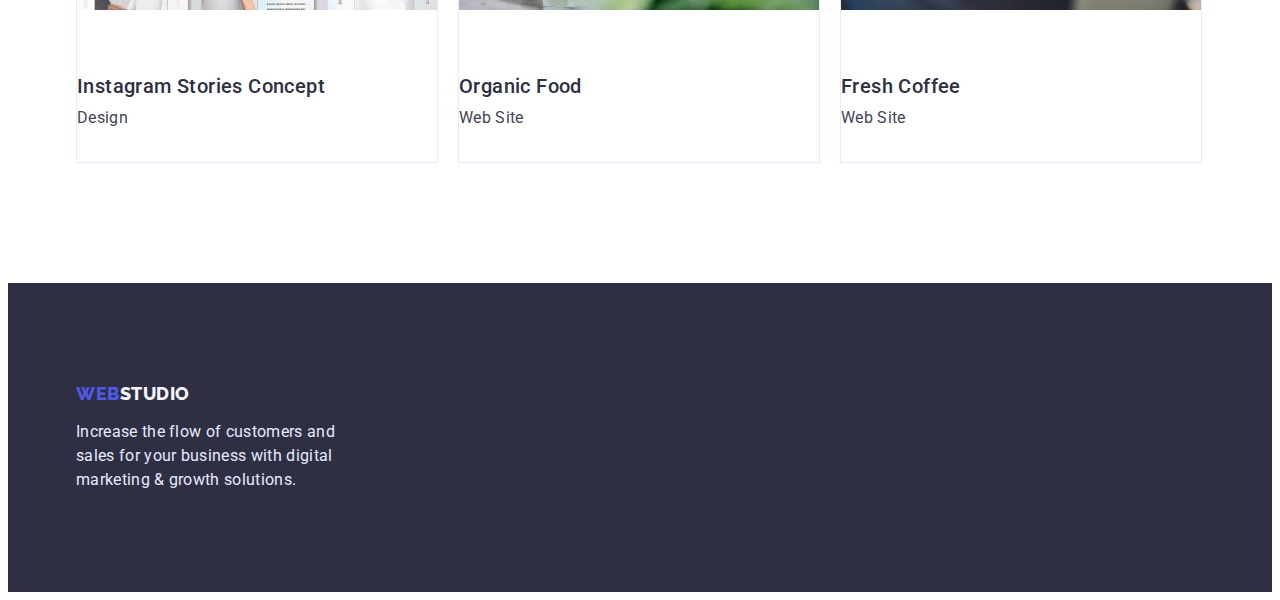
==== commit bbe55d98: "third fixation" ====
--- a/portfolio.html
+++ b/portfolio.html
@@ -93,50 +93,70 @@
           <ul class="components-cards-list list">
             <li class="components-cards-item">
               <img src="./images/img31.jpg" width="360" alt="gallery picture" />
-              <h2 class="components-cards-title">
-                Banking App Interface Concept
-              </h2>
-              <p class="components-cards-text">App</p>
+              <div class="components-cards-ctr">
+                <h2 class="components-cards-title">
+                  Banking App Interface Concept
+                </h2>
+                <p class="components-cards-text">App</p>
+              </div>
             </li>
             <li class="components-cards-item">
               <img src="./images/img32.jpg" width="360" alt="gallery picture" />
-              <h2 class="components-cards-title">Cashless Payment</h2>
-              <p class="components-cards-text">Marketing</p>
+              <div class="components-cards-ctr">
+                <h2 class="components-cards-title">Cashless Payment</h2>
+                <p class="components-cards-text">Marketing</p>
+              </div>
             </li>
             <li class="components-cards-item">
               <img src="./images/img33.jpg" width="360" alt="gallery picture" />
-              <h2 class="components-cards-title">Meditaion App</h2>
-              <p class="components-cards-text">App</p>
+              <div class="components-cards-ctr">
+                <h2 class="components-cards-title">Meditaion App</h2>
+                <p class="components-cards-text">App</p>
+              </div>
             </li>
             <li class="components-cards-item">
               <img src="./images/img34.jpg" width="360" alt="gallery picture" />
-              <h2 class="components-cards-title">Taxi Service</h2>
-              <p class="components-cards-text">Marketing</p>
+              <div class="components-cards-ctr">
+                <h2 class="components-cards-title">Taxi Service</h2>
+                <p class="components-cards-text">Marketing</p>
+              </div>
             </li>
             <li class="components-cards-item">
               <img src="./images/img35.jpg" width="360" alt="gallery picture" />
-              <h2 class="components-cards-title">Screen Illustrations</h2>
-              <p class="components-cards-text">Design</p>
+              <div class="components-cards-ctr">
+                <h2 class="components-cards-title">Screen Illustrations</h2>
+                <p class="components-cards-text">Design</p>
+              </div>
             </li>
             <li class="components-cards-item">
               <img src="./images/img36.jpg" width="360" alt="gallery picture" />
-              <h2 class="components-cards-title">Online Courses</h2>
-              <p class="components-cards-text">Marketing</p>
+              <div class="components-cards-ctr">
+                <h2 class="components-cards-title">Online Courses</h2>
+                <p class="components-cards-text">Marketing</p>
+              </div>
             </li>
             <li class="components-cards-item">
               <img src="./images/img37.jpg" width="360" alt="gallery picture" />
-              <h2 class="components-cards-title">Instagram Stories Concept</h2>
-              <p class="components-cards-text">Design</p>
+              <div class="components-cards-ctr">
+                <h2 class="components-cards-title">
+                  Instagram Stories Concept
+                </h2>
+                <p class="components-cards-text">Design</p>
+              </div>
             </li>
             <li class="components-cards-item">
               <img src="./images/img38.jpg" width="360" alt="gallery picture" />
-              <h2 class="components-cards-title">Organic Food</h2>
-              <p class="components-cards-text">Web Site</p>
+              <div class="components-cards-ctr">
+                <h2 class="components-cards-title">Organic Food</h2>
+                <p class="components-cards-text">Web Site</p>
+              </div>
             </li>
             <li class="components-cards-item">
               <img src="./images/img39.jpg" width="360" alt="gallery picture" />
-              <h2 class="components-cards-title">Fresh Coffee</h2>
-              <p class="components-cards-text">Web Site</p>
+              <div class="components-cards-ctr">
+                <h2 class="components-cards-title">Fresh Coffee</h2>
+                <p class="components-cards-text">Web Site</p>
+              </div>
             </li>
           </ul>
         </div>
--- a/css/styles.css
+++ b/css/styles.css
@@ -13,7 +13,7 @@
 }
 
 .container {
-  width: 1188px;
+  width: 1158px;
   padding-left: 15px;
   padding-right: 15px;
   margin: 0 auto;
@@ -66,7 +66,7 @@
 
 /* Header */
 .header {
-  border-bottom-width: 1px;
+  border-bottom: 1px solid #e7e9fc;
   padding-top: 24px;
   padding-bottom: 24px;
 }
@@ -178,6 +178,7 @@
 }
 
 .ftr-logo {
+  display: block;
   margin-bottom: 16px;
   font-family: "Raleway";
   font-weight: 800;
@@ -216,15 +217,20 @@
 }
 
 .hero-title {
-  margin-bottom: 48px;
+  width: 500px;
+
   font-size: 56px;
   line-height: 1.07;
-  text-align: center;
-  letter-spacing: 0.02em;
-  color: #ffffff;
+  margin: 0 auto;
+  letter-spacing: 0.02em;
+  color: #ffffff;
+  margin-bottom: 48px;
 }
 
 .hero-button {
+  width: 169px;
+  height: 56px;
+  border-radius: 4px;
   margin: 0 auto;
   font-family: "Roboto";
   font-weight: 500;
@@ -325,6 +331,11 @@
   margin: 0px 12px;
 }
 
+.team-ctr {
+  padding-top: 32px;
+  padding-bottom: 32px;
+}
+
 .team-subtitle {
   margin-top: 32px;
   margin-bottom: 8px;
@@ -351,19 +362,27 @@
 .components {
   padding-top: 96px;
   padding-bottom: 120px;
-  background-color: var(--first-collor);
-}
+}
+/* background-color: var(--first-collor);*/
 
 .components-btn-list {
   display: flex;
   justify-content: center;
   margin-bottom: 72px;
+  padding-top: 12px;
+  padding-bottom: 12px;
+  padding-left: 24px;
+  padding-right: 24px;
 }
 
 .components-btn-item {
+  
 }
 
 .components-btn-button {
+  border: 1px solid #e7e9fc;
+  border-radius: 4px;
+  height: 48px;
   margin-right: 24px;
   font-family: "Roboto";
   font-weight: 500;
@@ -392,11 +411,16 @@
 .components-cards-list {
   display: flex;
   flex-wrap: wrap;
-  margin: -24px -12px;
+  margin: -20px -10px;
 }
 .components-cards-item {
-  border-bottom-width: 1px;
-  margin: 24px 12px;
+  border: 1px solid #e7e9fc;
+  margin: 20px 10px;
+}
+
+.components-cards-ctr {
+  padding-top: 32px;
+  padding-bottom: 32px;
 }
 
 .components-cards-title {
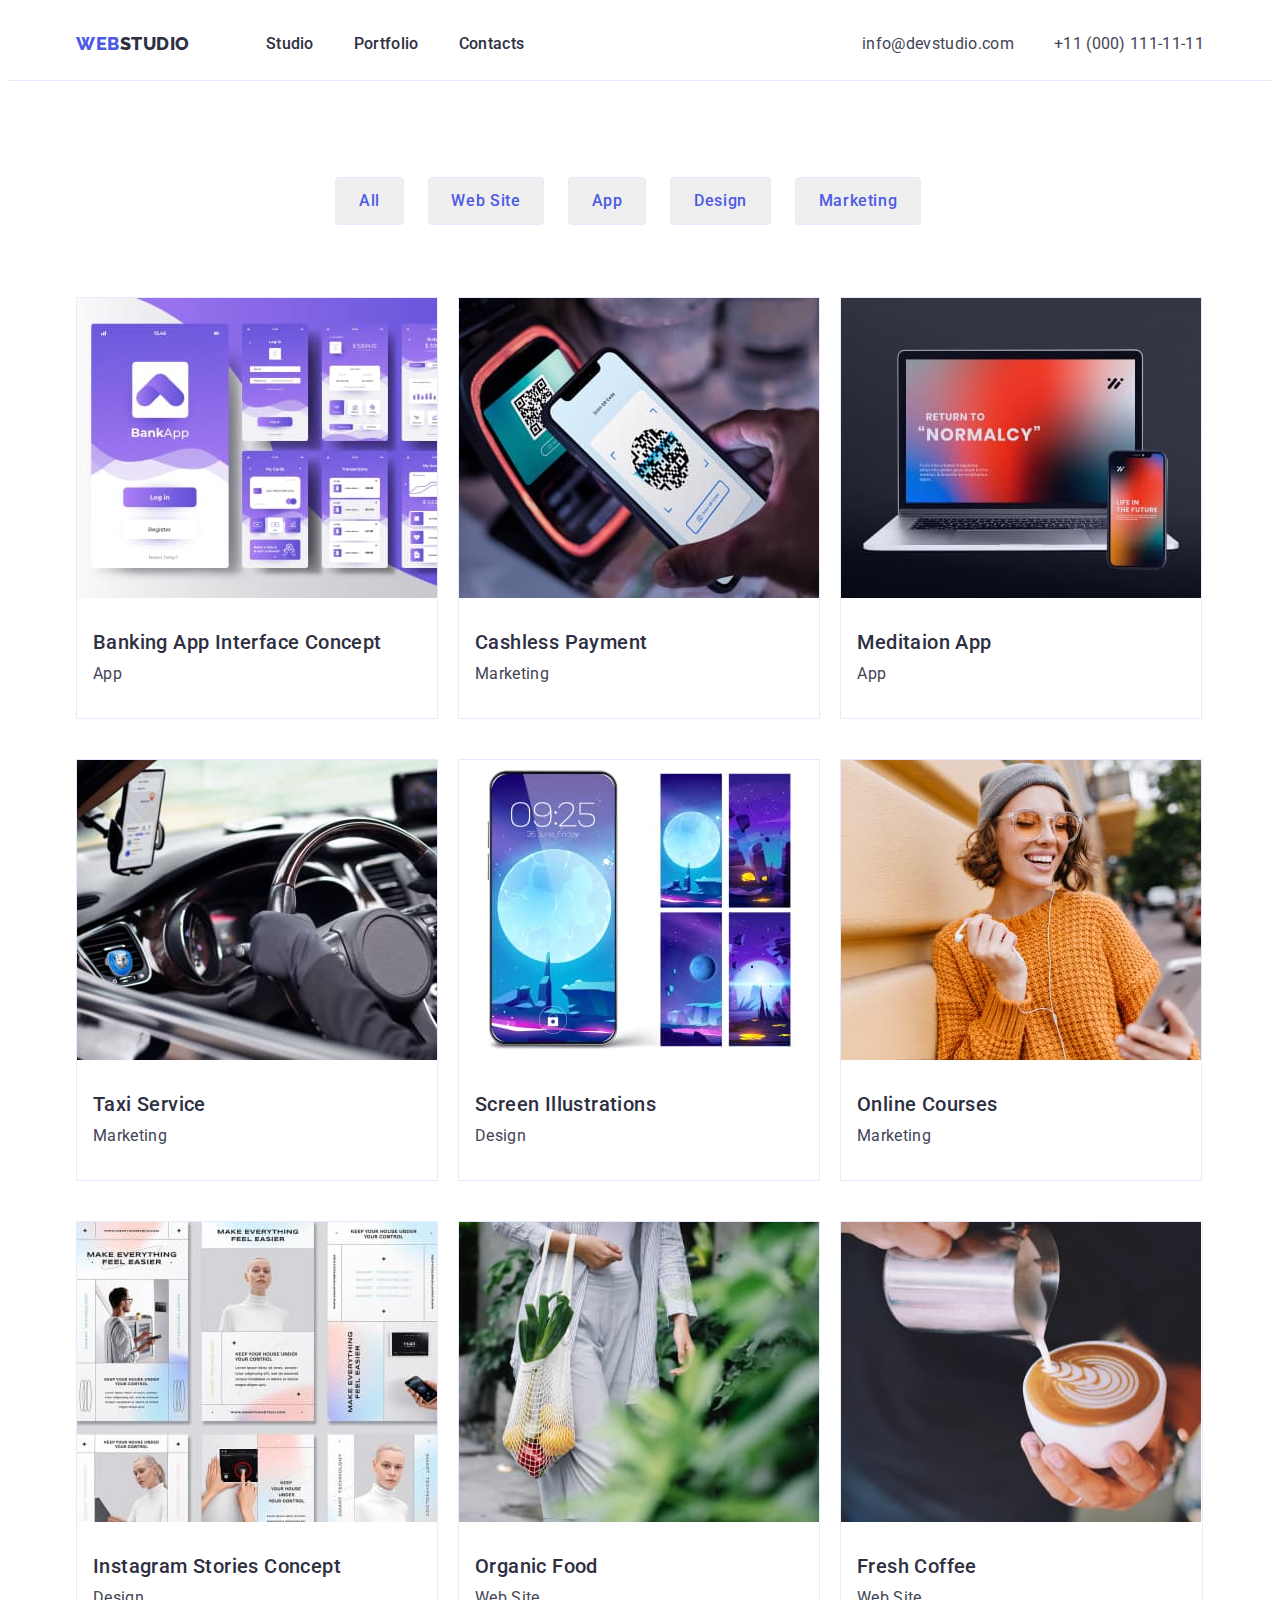
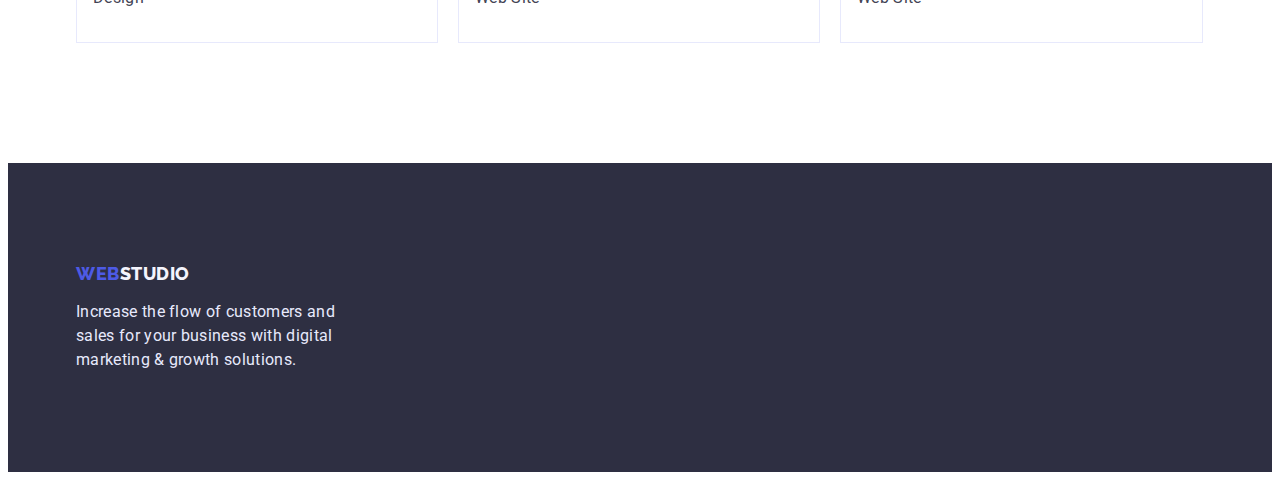
==== commit d2633e94: "fourth fixation" ====
--- a/portfolio.html
+++ b/portfolio.html
@@ -69,23 +69,27 @@
           <h1 class="visually-hidden">cards</h1>
           <ul class="components-btn-list list">
             <li class="components-btn-item">
-              <button type="button" class="components-btn-button">All</button>
+              <button type="button" class="components-btn-button all-btn">
+                All
+              </button>
             </li>
-            <li>
-              <button type="button" class="components-btn-button">
+            <li class="components-btn-item">
+              <button type="button" class="components-btn-button website-btn">
                 Web Site
               </button>
             </li>
-            <li>
-              <button type="button" class="components-btn-button">App</button>
+            <li class="components-btn-item">
+              <button type="button" class="components-btn-button app-btn">
+                App
+              </button>
             </li>
-            <li>
-              <button type="button" class="components-btn-button">
+            <li class="components-btn-item">
+              <button type="button" class="components-btn-button design-btn">
                 Design
               </button>
             </li>
-            <li>
-              <button type="button" class="components-btn-button">
+            <li class="components-btn-item">
+              <button type="button" class="components-btn-button marketing-btn">
                 Marketing
               </button>
             </li>
@@ -93,7 +97,7 @@
           <ul class="components-cards-list list">
             <li class="components-cards-item">
               <img src="./images/img31.jpg" width="360" alt="gallery picture" />
-              <div class="components-cards-ctr">
+              <div class="components-cards-ctr cards-ctr-one">
                 <h2 class="components-cards-title">
                   Banking App Interface Concept
                 </h2>
@@ -102,42 +106,42 @@
             </li>
             <li class="components-cards-item">
               <img src="./images/img32.jpg" width="360" alt="gallery picture" />
-              <div class="components-cards-ctr">
+              <div class="components-cards-ctr cards-ctr-two">
                 <h2 class="components-cards-title">Cashless Payment</h2>
                 <p class="components-cards-text">Marketing</p>
               </div>
             </li>
             <li class="components-cards-item">
               <img src="./images/img33.jpg" width="360" alt="gallery picture" />
-              <div class="components-cards-ctr">
+              <div class="components-cards-ctr cards-ctr-three">
                 <h2 class="components-cards-title">Meditaion App</h2>
                 <p class="components-cards-text">App</p>
               </div>
             </li>
             <li class="components-cards-item">
               <img src="./images/img34.jpg" width="360" alt="gallery picture" />
-              <div class="components-cards-ctr">
+              <div class="components-cards-ctr cards-ctr-four">
                 <h2 class="components-cards-title">Taxi Service</h2>
                 <p class="components-cards-text">Marketing</p>
               </div>
             </li>
             <li class="components-cards-item">
               <img src="./images/img35.jpg" width="360" alt="gallery picture" />
-              <div class="components-cards-ctr">
+              <div class="components-cards-ctr cards-ctr-five">
                 <h2 class="components-cards-title">Screen Illustrations</h2>
                 <p class="components-cards-text">Design</p>
               </div>
             </li>
             <li class="components-cards-item">
               <img src="./images/img36.jpg" width="360" alt="gallery picture" />
-              <div class="components-cards-ctr">
+              <div class="components-cards-ctr cards-ctr-six">
                 <h2 class="components-cards-title">Online Courses</h2>
                 <p class="components-cards-text">Marketing</p>
               </div>
             </li>
             <li class="components-cards-item">
               <img src="./images/img37.jpg" width="360" alt="gallery picture" />
-              <div class="components-cards-ctr">
+              <div class="components-cards-ctr cards-ctr-seven">
                 <h2 class="components-cards-title">
                   Instagram Stories Concept
                 </h2>
@@ -146,14 +150,14 @@
             </li>
             <li class="components-cards-item">
               <img src="./images/img38.jpg" width="360" alt="gallery picture" />
-              <div class="components-cards-ctr">
+              <div class="components-cards-ctr cards-ctr-eight">
                 <h2 class="components-cards-title">Organic Food</h2>
                 <p class="components-cards-text">Web Site</p>
               </div>
             </li>
             <li class="components-cards-item">
               <img src="./images/img39.jpg" width="360" alt="gallery picture" />
-              <div class="components-cards-ctr">
+              <div class="components-cards-ctr cards-ctr-nine">
                 <h2 class="components-cards-title">Fresh Coffee</h2>
                 <p class="components-cards-text">Web Site</p>
               </div>
--- a/css/styles.css
+++ b/css/styles.css
@@ -231,17 +231,20 @@
   width: 169px;
   height: 56px;
   border-radius: 4px;
+
   margin: 0 auto;
   font-family: "Roboto";
   font-weight: 500;
   font-size: 16px;
   line-height: 1.5;
-  display: flex;
   align-items: center;
   letter-spacing: 0.04em;
   color: #ffffff;
+  background-color: #4d5ae5;
   cursor: pointer;
 }
+/* 
+border: 1px solid #4D5AE5;*/
 
 .hero-button:hover {
   color: #ffffff;
@@ -298,7 +301,7 @@
 }
 .doing-list {
   display: flex;
-  margin: 0px =12px;
+  margin: 0px -12px;
 }
 
 .doing-item {
@@ -337,7 +340,6 @@
 }
 
 .team-subtitle {
-  margin-top: 32px;
   margin-bottom: 8px;
   font-weight: 500;
   font-size: 20px;
@@ -369,26 +371,24 @@
   display: flex;
   justify-content: center;
   margin-bottom: 72px;
-  padding-top: 12px;
-  padding-bottom: 12px;
-  padding-left: 24px;
-  padding-right: 24px;
 }
 
 .components-btn-item {
-  
-}
+  margin-right: 24px;
+}
+
+/* padding-left: 24px;
+  padding-right: 24px; */
 
 .components-btn-button {
   border: 1px solid #e7e9fc;
   border-radius: 4px;
   height: 48px;
-  margin-right: 24px;
+
   font-family: "Roboto";
   font-weight: 500;
   font-size: 16px;
   line-height: 1.5;
-  display: flex;
   align-items: center;
   text-align: center;
   letter-spacing: 0.04em;
@@ -396,7 +396,27 @@
   cursor: pointer;
 }
 
-.components-btn-button :first-child {
+.all-btn {
+  width: 69px;
+}
+
+.website-btn {
+  width: 116px;
+}
+
+.app-btn {
+  width: 78px;
+}
+
+.design-btn {
+  width: 101px;
+}
+
+.marketing-btn {
+  width: 126px;
+}
+
+.components-btn-item :first-child {
   margin-right: 0;
 }
 
@@ -419,12 +439,49 @@
 }
 
 .components-cards-ctr {
+  padding-left: 16px;
+
   padding-top: 32px;
   padding-bottom: 32px;
 }
 
+.cards-ctr-one {
+  padding-right: 54px;
+}
+
+.cards-ctr-two {
+  padding-right: 172px;
+}
+
+.cards-ctr-three {
+  padding-right: 209px;
+}
+
+.cards-ctr-four {
+  padding-right: 231px;
+}
+
+.cards-ctr-five {
+  padding-right: 163px;
+}
+
+.cards-ctr-six {
+  padding-right: 202px;
+}
+
+.cards-ctr-seven {
+  padding-right: 95px;
+}
+
+.cards-ctr-eight {
+  padding-right: 220px;
+}
+
+.cards-ctr-nine {
+  padding-right: 225px;
+}
+
 .components-cards-title {
-  margin-top: 32px;
   margin-bottom: 8px;
   font-weight: 500;
   font-size: 20px;
